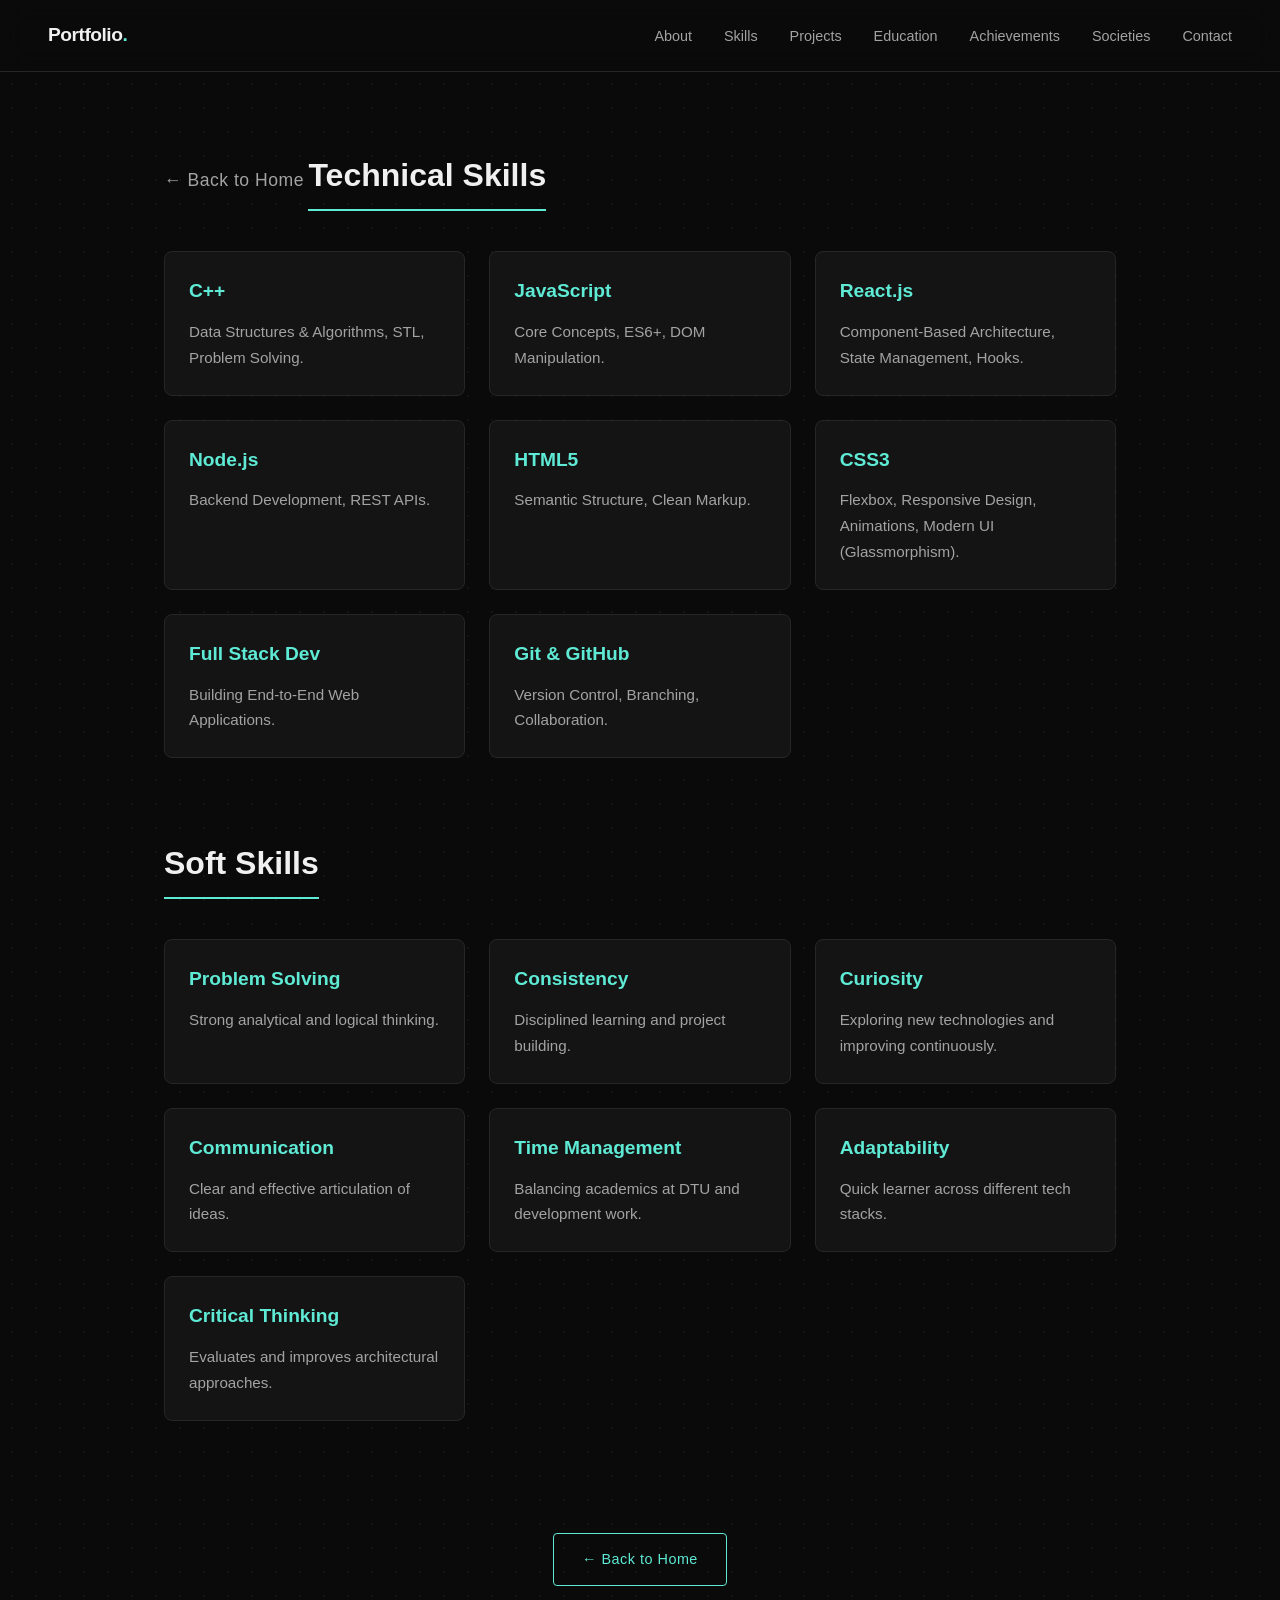
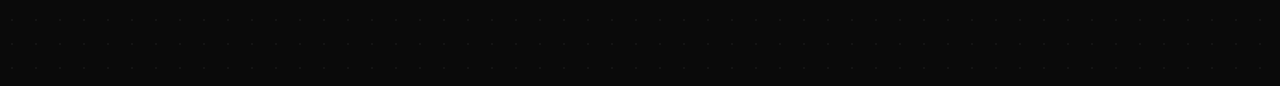
==== skills.html @ d0dad355 "my commit on 29/03/2026" ====
<!DOCTYPE html>
<html lang="en">
<head>
    <meta charset="UTF-8">
    <meta name="viewport" content="width=device-width, initial-scale=1.0">
    <title>Detailed Skills | Kartik Sisodia</title>
    <link rel="stylesheet" href="style.css">
</head>
<body>

    <nav class="navbar">
        <a href="index.html" style="text-decoration: none; color: inherit;">
            <div class="logo">Portfolio<span>.</span></div>
        </a>
        <ul class="nav-links">
            <li><a href="index.html#about">About</a></li>
            <li><a href="index.html#skills">Skills</a></li>
            <li><a href="index.html#projects">Projects</a></li>
            <li><a href="index.html#education">Education</a></li>
            <li><a href="index.html#achievements">Achievements</a></li>
            <li><a href="index.html#Societies">Societies</a></li>
            <li><a href="index.html#contact">Contact</a></li>
        </ul>
    </nav>

    <section id="detailed-skills" style="padding-top: 150px; min-height: 100vh; padding-bottom: 100px;">
        <div class="container">
            
            <a href="index.html" class="minimal-link" style="font-size: 1.1rem; display: inline-block; margin-bottom: 32px;">
                &larr; Back to Home
            </a>

            <h2 class="section-title">Technical Skills</h2>
            <div class="grid-3">
                <div class="card">
                    <h3 class="accent-text">C++</h3>
                    <p>Data Structures & Algorithms, STL, Problem Solving.</p>
                </div>
                <div class="card">
                    <h3 class="accent-text">JavaScript</h3>
                    <p>Core Concepts, ES6+, DOM Manipulation.</p>
                </div>
                <div class="card">
                    <h3 class="accent-text">React.js</h3>
                    <p>Component-Based Architecture, State Management, Hooks.</p>
                </div>
                <div class="card">
                    <h3 class="accent-text">Node.js</h3>
                    <p>Backend Development, REST APIs.</p>
                </div>
                <div class="card">
                    <h3 class="accent-text">HTML5</h3>
                    <p>Semantic Structure, Clean Markup.</p>
                </div>
                <div class="card">
                    <h3 class="accent-text">CSS3</h3>
                    <p>Flexbox, Responsive Design, Animations, Modern UI (Glassmorphism).</p>
                </div>
                <div class="card">
                    <h3 class="accent-text">Full Stack Dev</h3>
                    <p>Building End-to-End Web Applications.</p>
                </div>
                <div class="card">
                    <h3 class="accent-text">Git & GitHub</h3>
                    <p>Version Control, Branching, Collaboration.</p>
                </div>
            </div>

            <h2 class="section-title" style="margin-top: 80px;">Soft Skills</h2>
            <div class="grid-3">
                <div class="card">
                    <h3 class="accent-text">Problem Solving</h3>
                    <p>Strong analytical and logical thinking.</p>
                </div>
                <div class="card">
                    <h3 class="accent-text">Consistency</h3>
                    <p>Disciplined learning and project building.</p>
                </div>
                <div class="card">
                    <h3 class="accent-text">Curiosity</h3>
                    <p>Exploring new technologies and improving continuously.</p>
                </div>
                <div class="card">
                    <h3 class="accent-text">Communication</h3>
                    <p>Clear and effective articulation of ideas.</p>
                </div>
                <div class="card">
                    <h3 class="accent-text">Time Management</h3>
                    <p>Balancing academics at DTU and development work.</p>
                </div>
                <div class="card">
                    <h3 class="accent-text">Adaptability</h3>
                    <p>Quick learner across different tech stacks.</p>
                </div>
                <div class="card">
                    <h3 class="accent-text">Critical Thinking</h3>
                    <p>Evaluates and improves architectural approaches.</p>
                </div>
            </div>

            <div class="text-center" style="margin-top: 80px;">
                <a href="index.html" class="btn btn-outline">
                    &larr; Back to Home
                </a>
            </div>

        </div>
    </section>

</body>
</html>
---- style.css ----
/* --- Global Variables --- */
:root {
    --bg-main: #0a0a0a;
    --bg-card: #141414;
    --text-main: #f0f0f0;
    --text-muted: #a3a3a3;
    --border-color: #262626;
    --accent: #5eead4; 
    --accent-glow: rgba(94, 234, 212, 0.1);
}

/* --- Resets --- */
* {
    margin: 0;
    padding: 0;
    box-sizing: border-box;
    font-family: 'Inter', -apple-system, sans-serif;
}

/* --- Global Styles --- */
body {
    background-color: var(--bg-main);
    color: var(--text-main);
    line-height: 1.6;
    background-image: radial-gradient(rgba(255, 255, 255, 0.04) 1px, transparent 1px);
    background-size: 24px 24px;
}

::selection {
    background-color: var(--accent);
    color: var(--bg-main);
}

.container {
    max-width: 1000px;
    margin: 0 auto;
    padding: 0 24px;
}

.text-center {
    text-align: center;
}

.accent-text {
    color: var(--accent);
}

/* --- Navigation --- */
.navbar {
    display: flex;
    justify-content: space-between;
    align-items: center;
    padding: 20px 48px;
    position: fixed;
    width: 100%;
    top: 0;
    background-color: rgba(10, 10, 10, 0.7);
    backdrop-filter: blur(12px);
    -webkit-backdrop-filter: blur(12px);
    border-bottom: 1px solid var(--border-color);
    z-index: 100;
}

.logo {
    font-weight: bold;
    font-size: 1.2rem;
    color: var(--text-main);
    letter-spacing: -0.5px;
}

.logo span {
    color: var(--accent);
}

.nav-links {
    list-style: none;
    display: flex;
    gap: 32px;
}

.nav-links a {
    color: var(--text-muted);
    text-decoration: none;
    font-size: 0.9rem;
    transition: color 0.3s ease;
}

.nav-links a:hover {
    color: var(--text-main);
}

/* --- Animations --- */
@keyframes fadeInUp {
    from {
        opacity: 0;
        transform: translateY(20px);
    }
    to {
        opacity: 1;
        transform: translateY(0);
    }
}

/* --- Sections & Typography --- */
section {
    padding: 100px 0;
}

.hero-section {
    min-height: 100vh;
    display: flex;
    flex-direction: column;
    justify-content: center;
    align-items: center;
    padding-top: 100px;
    animation: fadeInUp 0.8s ease-out forwards;
}

.big-heading {
    font-size: clamp(3.5rem, 8vw, 5.5rem);
    line-height: 1.1;
    letter-spacing: -1px;
}

.sub-heading {
    font-size: clamp(1.5rem, 4vw, 2rem);
    color: var(--text-muted);
    margin-top: 12px;
    font-weight: 400;
}

.section-title {
    font-size: 2rem;
    margin-bottom: 40px;
    display: inline-block;
    border-bottom: 2px solid var(--accent);
    padding-bottom: 8px;
}

.description, .text-block {
    color: var(--text-muted);
    max-width: 600px;
    margin-top: 24px;
    font-size: 1.1rem;
    line-height: 1.8;
}

.mono-text {
    font-family: monospace;
    color: var(--accent);
    font-size: 0.9rem;
    margin: 8px 0;
}

/* --- Images --- */
.profile-img {
    width: 180px;
    height: 180px;
    border-radius: 50%;
    object-fit: cover;
    margin-bottom: 24px;
    border: 3px solid var(--border-color);
    transition: border-color 0.3s ease;
}

.profile-img:hover {
    border-color: var(--accent);
}

.project-img {
    width: 100%;
    height: 200px;
    object-fit: cover;
    border-radius: 6px;
    margin-bottom: 20px;
    background-color: var(--border-color); /* Fallback color if image is missing */
}

/* --- Grids & Cards --- */
.grid-2 {
    display: grid;
    grid-template-columns: repeat(auto-fit, minmax(350px, 1fr));
    gap: 24px;
}

.grid-3 {
    display: grid;
    grid-template-columns: repeat(auto-fit, minmax(250px, 1fr));
    gap: 24px;
}

.card {
    background-color: var(--bg-card);
    border: 1px solid var(--border-color);
    padding: 24px;
    border-radius: 8px;
    transition: all 0.3s ease;
}

.card:hover {
    transform: translateY(-5px);
    border-color: var(--accent);
    box-shadow: 0 10px 30px -10px rgba(0, 0, 0, 0.5);
}

.card h3 {
    margin-bottom: 12px;
    font-size: 1.2rem;
}

.card p {
    color: var(--text-muted);
    font-size: 0.95rem;
    line-height: 1.7;
}

/* --- Lists --- */
.list-item {
    border-left: 2px solid var(--accent);
    padding-left: 24px;
    margin-bottom: 32px;
}

.bullet-list {
    list-style-position: inside;
    color: var(--text-muted);
}

.bullet-list li {
    margin-bottom: 16px;
    line-height: 1.7;
}

.bullet-list strong {
    color: var(--text-main);
}

/* --- Buttons --- */
.btn {
    display: inline-block;
    padding: 14px 28px;
    margin-top: 32px;
    text-decoration: none;
    border-radius: 4px;
    font-size: 0.9rem;
    letter-spacing: 0.5px;
}

.btn-outline {
    border: 1px solid var(--accent);
    color: var(--accent);
    background-color: transparent;
    transition: all 0.3s ease;
}

.btn-outline:hover {
    background-color: var(--accent-glow);
    transform: translateY(-2px);
}

/* --- Society Logos --- */
.society-img {
    width: 64px;
    height: 64px;
    object-fit: contain;
    margin-bottom: 16px;
    border-radius: 8px;
    background-color: var(--border-color); 
    padding: 8px; 
}


.button-group {
    display: flex;
    justify-content: center;
    flex-wrap: wrap;
    gap: 16px;
    margin-top: 32px;
}


.button-group .btn {
    margin-top: 0; 
}


.minimal-link {
    color: var(--text-muted);
    text-decoration: none;
    font-size: 0.9rem;
    letter-spacing: 0.5px;
    transition: all 0.3s ease;
    border-bottom: 1px solid transparent;
    padding-bottom: 2px;
}

.minimal-link:hover {
    color: var(--accent);
    border-bottom: 1px solid var(--accent);
}
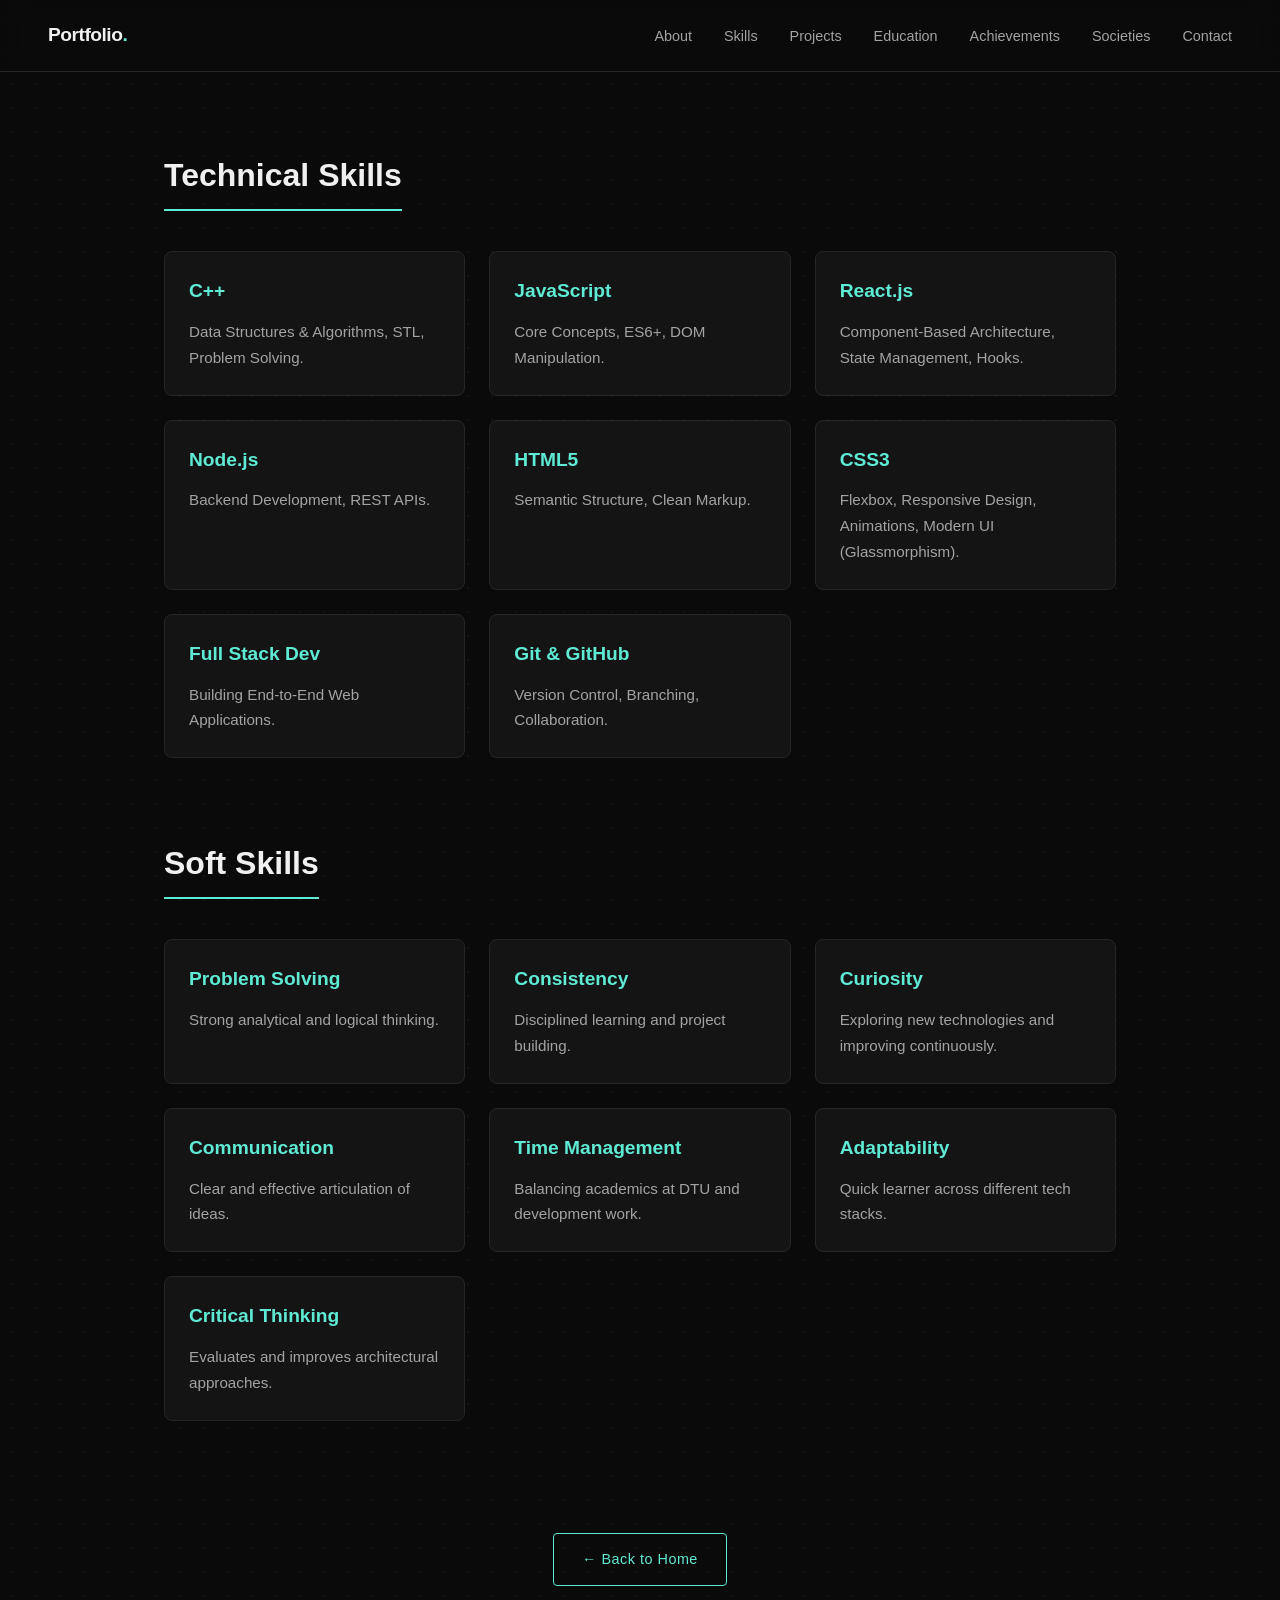
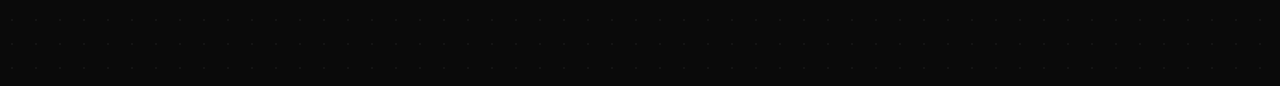
==== commit 7b93a7a3: "my commit on 29/03/2026" ====
--- a/skills.html
+++ b/skills.html
@@ -26,9 +26,7 @@
     <section id="detailed-skills" style="padding-top: 150px; min-height: 100vh; padding-bottom: 100px;">
         <div class="container">
             
-            <a href="index.html" class="minimal-link" style="font-size: 1.1rem; display: inline-block; margin-bottom: 32px;">
-                &larr; Back to Home
-            </a>
+      
 
             <h2 class="section-title">Technical Skills</h2>
             <div class="grid-3">
